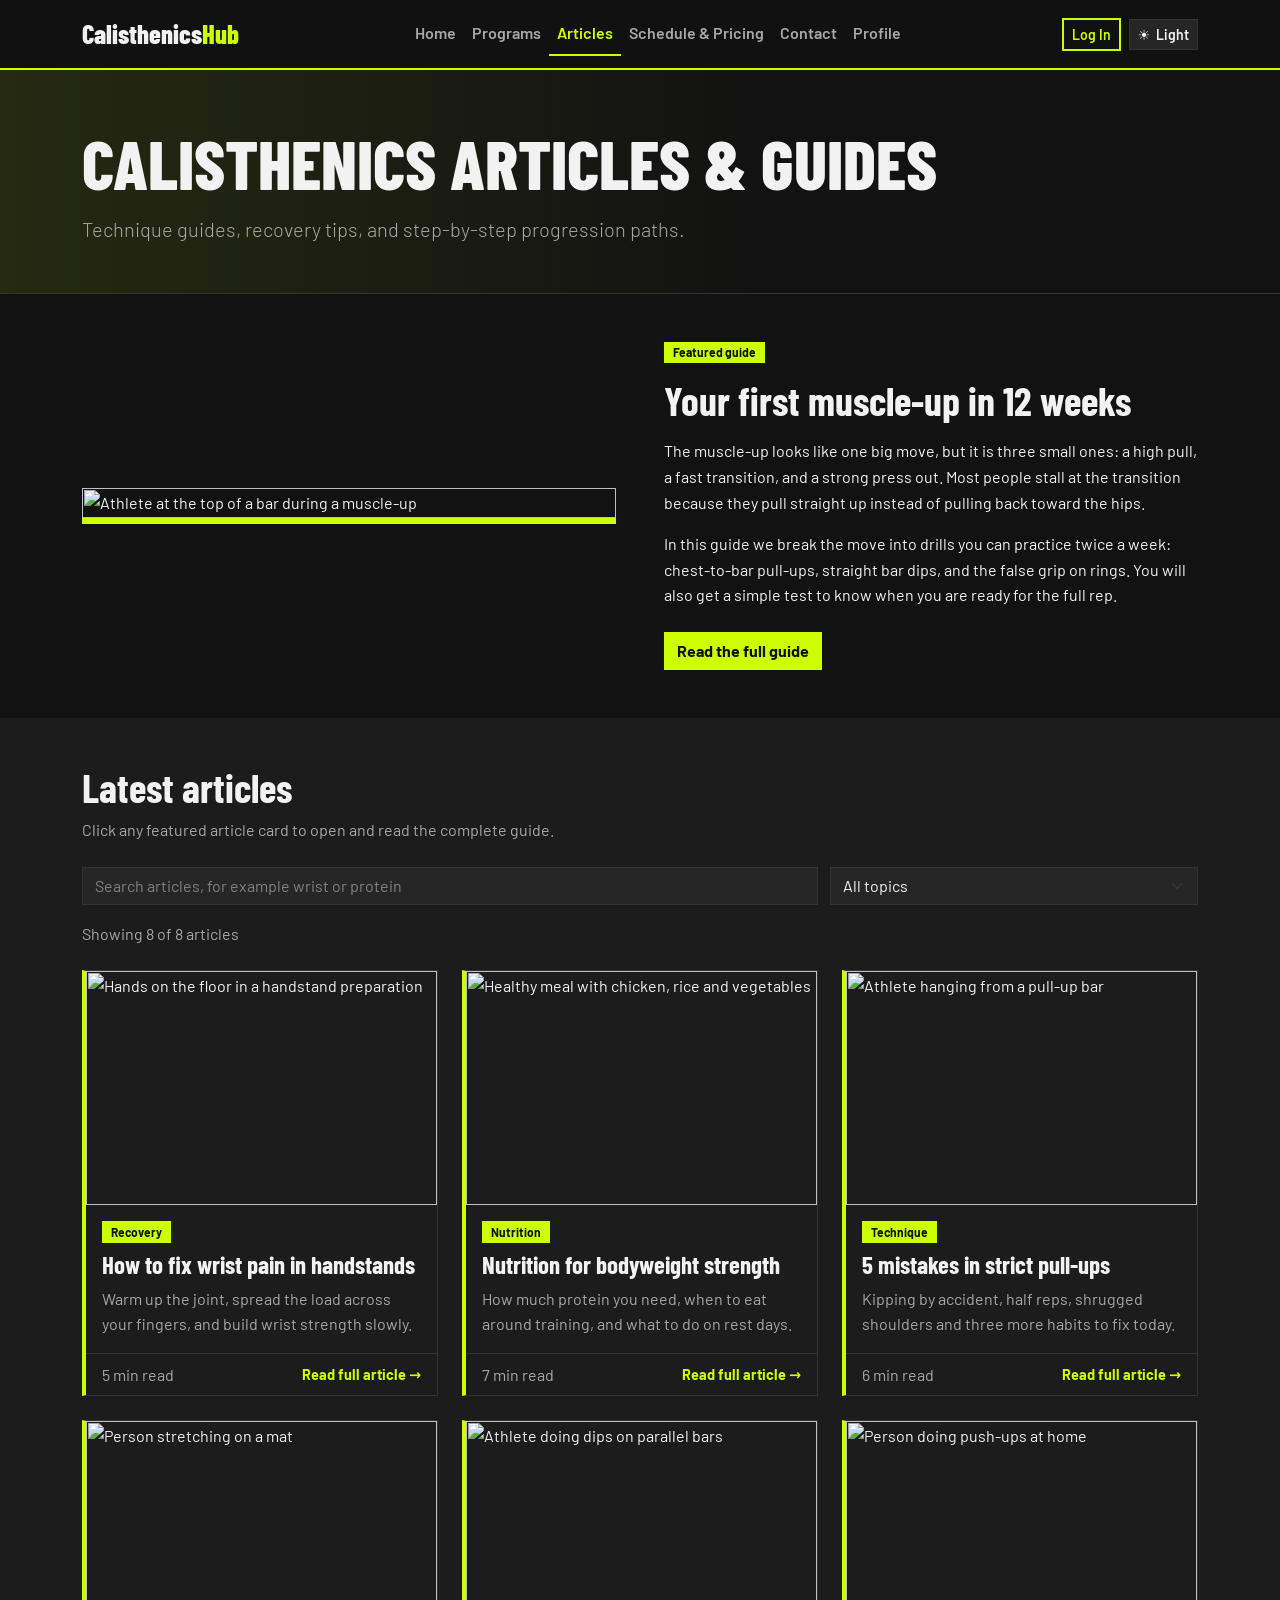
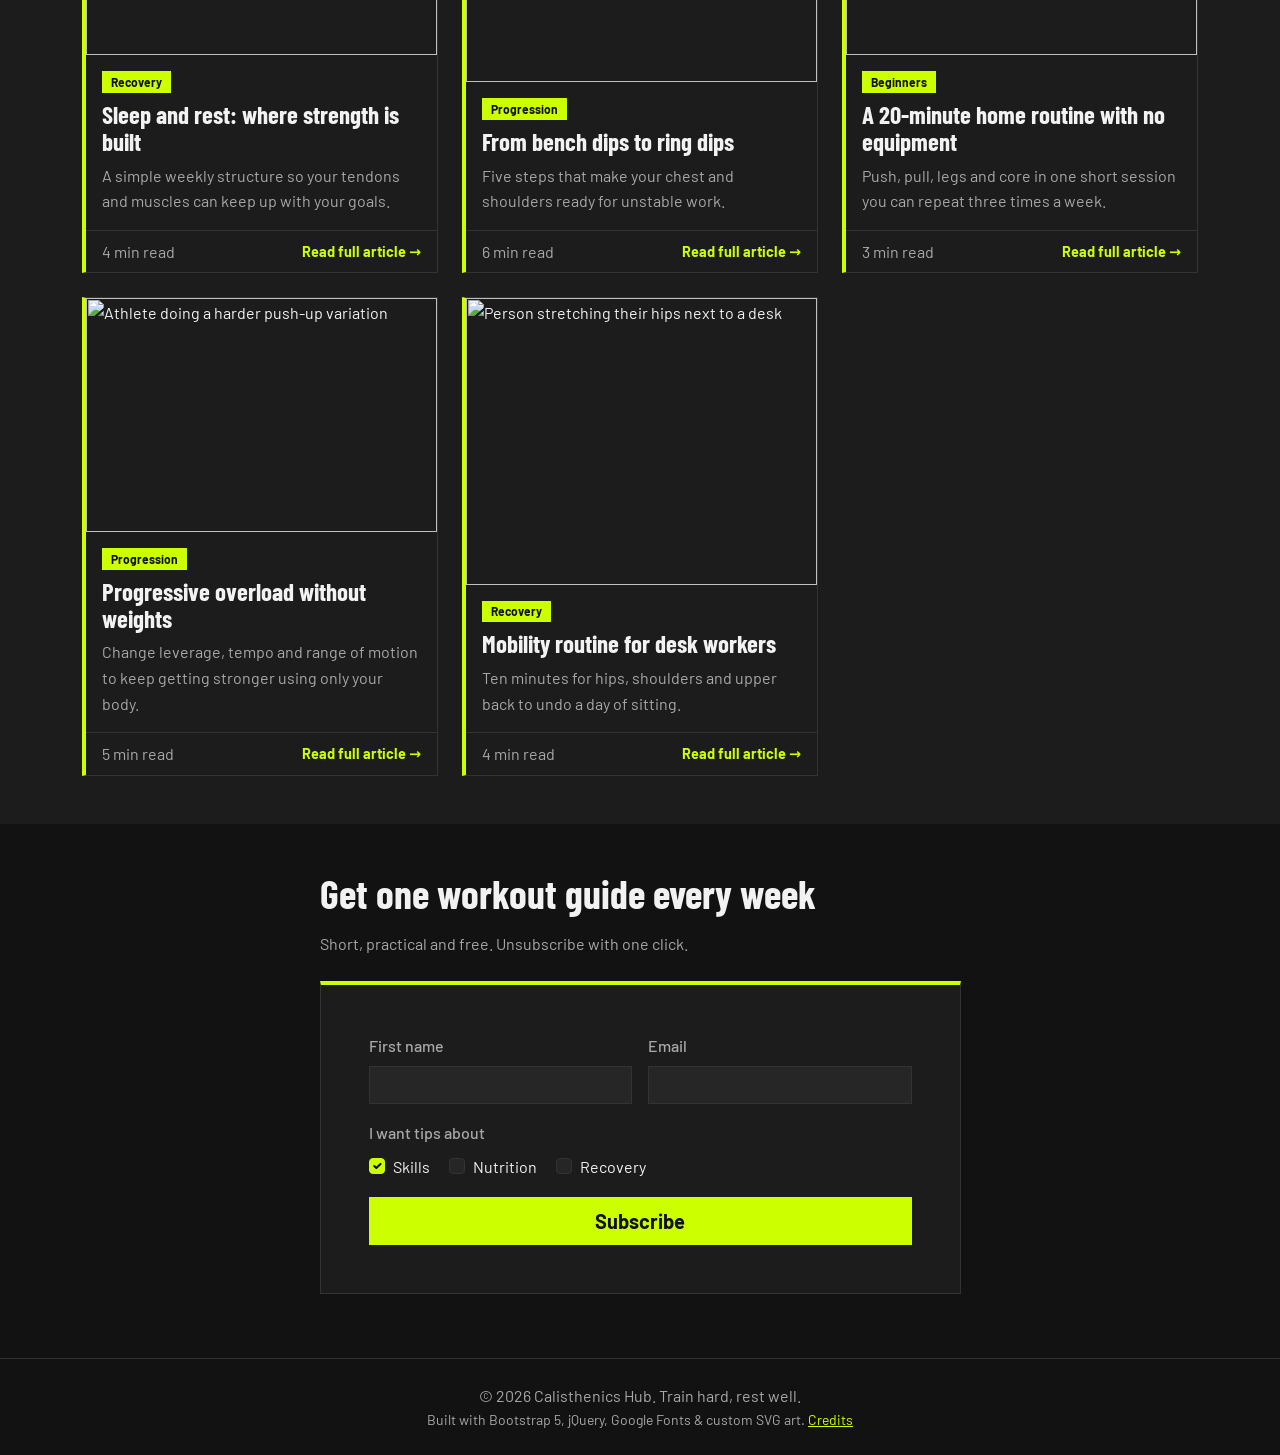
==== blog.html @ 36723af6 "First commit: Calisthenics Hub completed" ====
<html>
<!DOCTYPE html>
<html lang="en" data-theme="dark">
<head>
  <meta charset="UTF-8">
  <meta name="viewport" content="width=device-width, initial-scale=1.0">
  <title>Articles | Calisthenics Hub</title>
  <link rel="icon" type="image/svg+xml" href="images/favicon.svg">

  <link rel="preconnect" href="https://fonts.googleapis.com">
  <link rel="preconnect" href="https://fonts.gstatic.com" crossorigin>
  <link href="https://fonts.googleapis.com/css2?family=Barlow+Condensed:wght@600;700;800&family=Barlow:wght@400;500;600&display=swap" rel="stylesheet">
  <link href="https://cdn.jsdelivr.net/npm/bootstrap@5.3.3/dist/css/bootstrap.min.css" rel="stylesheet">
  <link rel="stylesheet" href="css/style.css">
</head>
<body>

  <!-- SHARED NAVBAR -->
  <header>
    <nav class="navbar navbar-expand-lg sticky-top">
      <div class="container">
        <a class="navbar-brand" href="index.html">Calisthenics<span>Hub</span></a>
        <button class="navbar-toggler" type="button" data-bs-toggle="collapse"
                data-bs-target="#mainNav" aria-controls="mainNav"
                aria-expanded="false" aria-label="Toggle navigation">
          <span class="navbar-toggler-icon"></span>
        </button>

        <div class="collapse navbar-collapse" id="mainNav">
          <ul class="navbar-nav mx-auto text-center">
            <li class="nav-item"><a class="nav-link" href="index.html">Home</a></li>
            <li class="nav-item"><a class="nav-link" href="index.html#programs">Programs</a></li>
            <li class="nav-item"><a class="nav-link active" href="blog.html" aria-current="page">Articles</a></li>
            <li class="nav-item"><a class="nav-link" href="programs-table.html">Schedule &amp; Pricing</a></li>
            <li class="nav-item"><a class="nav-link" href="index.html#contact">Contact</a></li>
            <li class="nav-item"><a class="nav-link" href="profile.html">Profile</a></li>
          </ul>
          <div class="nav-controls d-flex align-items-center justify-content-center gap-2 mt-3 mt-lg-0">
            <div id="navAuthSlot" class="d-flex align-items-center gap-2"></div>
            <button type="button" class="btn btn-theme-toggle btn-sm" id="themeToggle" aria-label="Switch to light mode" aria-pressed="false">
              <span class="theme-icon" aria-hidden="true">&#9728;</span>
              <span class="theme-label">Light</span>
            </button>
          </div>
        </div>
      </div>
    </nav>
  </header>

  <main>

    <!-- COMPACT HERO -->
    <section class="page-hero">
      <div class="container">
        <h1>Calisthenics Articles &amp; Guides</h1>
        <p class="lead">Technique guides, recovery tips, and step-by-step progression paths.</p>
      </div>
    </section>

    <!-- SECTION 1: FEATURED ARTICLE -->
    <section id="featured" class="py-5">
      <div class="container">
        <article class="row align-items-center g-4 g-lg-5">
          <div class="col-12 col-lg-6">
            <img src="https://picsum.photos/seed/muscle-up-guide/900/650"
                 class="img-fluid about-img" alt="Athlete at the top of a bar during a muscle-up">
          </div>
          <div class="col-12 col-lg-6">
            <span class="badge badge-accent mb-3">Featured guide</span>
            <h2 class="section-title">Your first muscle-up in 12 weeks</h2>
            <p>
              The muscle-up looks like one big move, but it is three small ones: a high
              pull, a fast transition, and a strong press out. Most people stall at the
              transition because they pull straight up instead of pulling back toward the hips.
            </p>
            <p>
              In this guide we break the move into drills you can practice twice a week:
              chest-to-bar pull-ups, straight bar dips, and the false grip on rings. You
              will also get a simple test to know when you are ready for the full rep.
            </p>
            <button type="button" id="readFeaturedBtn" class="btn btn-accent mt-2">Read the full guide</button>
          </div>
        </article>
      </div>
    </section>

    <!-- SECTION 2: ARTICLE CARDS -->
    <section id="articles" class="py-5 band">
      <div class="container">
        <h2 class="section-title mb-2">Latest articles</h2>
        <p class="section-lead">Click any featured article card to open and read the complete guide.</p>

        <div class="article-tools">
          <div>
            <label for="articleSearch" class="visually-hidden">Search articles</label>
            <input type="search" id="articleSearch" class="form-control" placeholder="Search articles, for example wrist or protein">
          </div>
          <div>
            <label for="articleCategory" class="visually-hidden">Filter by topic</label>
            <select id="articleCategory" class="form-select"><option value="all">All topics</option></select>
          </div>
        </div>
        <p id="articleCount" class="section-lead" aria-live="polite"></p>
        <div class="row row-cols-1 row-cols-md-2 row-cols-lg-3 g-4" id="articleGrid"></div>
        <div id="articleEmpty" class="result-box mt-3" hidden><h3>No articles found</h3><p class="mb-0">Try another word or choose "All topics".</p></div>
      </div>
    </section>

    <!-- SECTION 3: NEWSLETTER FORM -->
    <section id="newsletter" class="py-5">
      <div class="container">
        <div class="row justify-content-center">
          <div class="col-12 col-md-10 col-lg-7">
            <h2 class="section-title">Get one workout guide every week</h2>
            <p class="section-lead">Short, practical and free. Unsubscribe with one click.</p>

            <form id="newsletterForm" class="contact-form p-4 p-md-5" action="#" method="post" novalidate>
              <div class="row g-3">
                <div class="col-12 col-md-6">
                  <label for="nlName" class="form-label">First name</label>
                  <input type="text" class="form-control" id="nlName" name="name" required>
                </div>
                <div class="col-12 col-md-6">
                  <label for="nlEmail" class="form-label">Email</label>
                  <input type="email" class="form-control" id="nlEmail" name="email" required>
                </div>
                <fieldset class="col-12">
                  <legend class="form-label fs-6">I want tips about</legend>
                  <div class="form-check form-check-inline">
                    <input class="form-check-input" type="checkbox" id="topicSkills" name="topics" value="skills" checked>
                    <label class="form-check-label" for="topicSkills">Skills</label>
                  </div>
                  <div class="form-check form-check-inline">
                    <input class="form-check-input" type="checkbox" id="topicNutrition" name="topics" value="nutrition">
                    <label class="form-check-label" for="topicNutrition">Nutrition</label>
                  </div>
                  <div class="form-check form-check-inline">
                    <input class="form-check-input" type="checkbox" id="topicRecovery" name="topics" value="recovery">
                    <label class="form-check-label" for="topicRecovery">Recovery</label>
                  </div>
                </fieldset>
                <div class="col-12">
                  <button type="submit" class="btn btn-accent btn-lg w-100">Subscribe</button>
                </div>
              </div>
            </form>
          </div>
        </div>
      </div>
    </section>

  </main>

  <!-- Full Article / Guide Modal -->
  <div class="modal fade" id="articleModal" tabindex="-1" aria-labelledby="articleModalTitle" aria-hidden="true">
    <div class="modal-dialog modal-lg modal-dialog-centered modal-dialog-scrollable">
      <div class="modal-content">
        <div class="modal-header">
          <div>
            <span class="badge badge-accent mb-2" id="articleModalBadge">Guide</span>
            <h2 class="modal-title" id="articleModalTitle">Article Title</h2>
          </div>
          <button type="button" class="btn-close" data-bs-dismiss="modal" aria-label="Close"></button>
        </div>
        <div class="modal-body" id="articleModalBody"></div>
        <div class="modal-footer border-top-0">
          <button type="button" class="btn btn-outline-accent" data-bs-dismiss="modal">Close</button>
        </div>
      </div>
    </div>
  </div>

  <!-- SHARED FOOTER -->
  <footer class="site-footer text-center py-4">
    <p class="mb-0">&copy; 2026 Calisthenics Hub. Train hard, rest well.</p>
    <p class="mb-0 small">Built with Bootstrap 5, jQuery, Google Fonts &amp; custom SVG art. <a href="index.html#credits">Credits</a></p>
  </footer>

  <script src="https://code.jquery.com/jquery-3.7.1.min.js"></script>
  <script src="https://cdn.jsdelivr.net/npm/bootstrap@5.3.3/dist/js/bootstrap.bundle.min.js"></script>
  <script src="js/script.js"></script>
</body>
</html>
---- css/style.css ----
/* ==========================================================
   Calisthenics Hub, css/style.css
   Loaded AFTER Bootstrap so these rules override it cleanly.
   Supports Dark (default) and Light modes via CSS variables.
   ========================================================== */

/* ---------- Design tokens (Dark Mode Default) ---------- */
:root {
  --bg: #121212;
  --surface: #1c1c1c;
  --surface-2: #262626;
  --text: #f2f2f2;
  --muted: #a8a8a8;
  --border: #333333;
  --accent: #ccff00;
  --accent-dark: #a8d400;
  --accent-btn-bg: #ccff00;
  --accent-btn-hover: #a8d400;
  --accent-btn-text: #111111;
  --nav-bg: rgba(18, 18, 18, 0.96);
  --hero-overlay-1: rgba(18, 18, 18, 0.95);
  --hero-overlay-2: rgba(18, 18, 18, 0.72);
  --card-bg-3d: linear-gradient(135deg, #1b1b1b 0%, #0d0d0d 55%, #232a0c 100%);
  --card-text-3d: #f2f2f2;
  --error: #ff6b6b;
  --font-display: "Barlow Condensed", "Arial Narrow", Impact, sans-serif;
  --font-body: "Barlow", system-ui, -apple-system, "Segoe UI", sans-serif;

  /* Override Bootstrap CSS variables */
  --bs-body-bg: var(--bg);
  --bs-body-color: var(--text);
  --bs-body-font-family: var(--font-body);
  --bs-border-color: var(--border);
  --bs-form-invalid-color: var(--error);
  --bs-form-invalid-border-color: var(--error);
}

/* ---------- Light Mode Tokens ---------- */
[data-theme="light"] {
  --bg: #f5f7f2;
  --surface: #ffffff;
  --surface-2: #eaefe3;
  --text: #181c14;
  --muted: #4f5847;
  --border: #cfd8c3;
  --accent: #3f6e00;          /* High-contrast sporty lime-green for text/borders */
  --accent-dark: #2f5300;
  --accent-btn-bg: #ccff00;   /* Signature electric lime CTA buttons */
  --accent-btn-hover: #b8e600;
  --accent-btn-text: #111111;
  --nav-bg: rgba(255, 255, 255, 0.96);
  --hero-overlay-1: rgba(245, 247, 242, 0.95);
  --hero-overlay-2: rgba(245, 247, 242, 0.78);
  --card-bg-3d: linear-gradient(135deg, #1b2016 0%, #10140d 60%, #2b3a08 100%);
  --card-text-3d: #f4f7ef;
  --error: #c92a2a;
}

/* ---------- Base ---------- */
html { scroll-behavior: smooth; }

body {
  background-color: var(--bg);
  color: var(--text);
  font-family: var(--font-body);
  line-height: 1.6;
  overflow-x: hidden;
  transition: background-color 0.25s ease, color 0.25s ease;
}

section[id] { scroll-margin-top: 76px; }

h1, h2, h3, h4 {
  font-family: var(--font-display);
  font-weight: 700;
  line-height: 1.08;
}

a { color: var(--accent); }
a:hover { color: var(--accent-dark); }

a:focus-visible,
button:focus-visible,
input:focus-visible,
select:focus-visible,
textarea:focus-visible,
[tabindex]:focus-visible {
  outline: 3px solid var(--accent);
  outline-offset: 2px;
}

.section-title { font-size: clamp(2rem, 4vw, 2.5rem); margin-bottom: 1rem; }
.section-subtitle { font-size: 1.8rem; color: var(--accent); }
.section-lead { color: var(--muted); margin-bottom: 1.5rem; }
.text-muted-custom { color: var(--muted); }
.band { background-color: var(--surface); }

/* ---------- Navbar ---------- */
.navbar {
  background-color: var(--nav-bg);
  border-bottom: 2px solid var(--accent);
  backdrop-filter: blur(8px);
}
.navbar-brand {
  font-family: var(--font-display);
  font-size: 1.65rem;
  font-weight: 800;
  color: var(--text);
}
.navbar-brand:hover { color: var(--text); }
.navbar-brand span { color: var(--accent); }

.navbar .nav-link {
  color: var(--muted);
  font-weight: 600;
  padding: 0.5rem 0.85rem;
  white-space: nowrap;
}
.navbar .nav-link:hover,
.navbar .nav-link:focus { color: var(--accent); }
.navbar .nav-link.active {
  color: var(--accent);
  border-bottom: 2px solid var(--accent);
}
@media (max-width: 991.98px) {
  .navbar .nav-link.active {
    border-bottom: 0;
    border-left: 3px solid var(--accent);
    padding-left: 0.75rem;
  }
}

.navbar-toggler { border-color: var(--accent); }
.navbar-toggler:focus { box-shadow: 0 0 0 3px rgba(204, 255, 0, 0.4); }
.navbar-toggler-icon {
  background-image: url("data:image/svg+xml,%3csvg xmlns='http://www.w3.org/2000/svg' viewBox='0 0 30 30'%3e%3cpath stroke='%23ccff00' stroke-linecap='round' stroke-miterlimit='10' stroke-width='2.5' d='M4 7h22M4 15h22M4 23h22'/%3e%3c/svg%3e");
}
[data-theme="light"] .navbar-toggler-icon {
  background-image: url("data:image/svg+xml,%3csvg xmlns='http://www.w3.org/2000/svg' viewBox='0 0 30 30'%3e%3cpath stroke='%233f6e00' stroke-linecap='round' stroke-miterlimit='10' stroke-width='2.5' d='M4 7h22M4 15h22M4 23h22'/%3e%3c/svg%3e");
}

.nav-user-badge {
  font-size: 0.85rem;
  font-weight: 600;
  color: var(--text);
  background-color: var(--surface-2);
  border: 1px solid var(--border);
  padding: 0.25rem 0.6rem;
}

.btn-theme-toggle {
  display: inline-flex;
  align-items: center;
  gap: 0.35rem;
  background-color: var(--surface-2);
  color: var(--text);
  border: 1px solid var(--border);
  border-radius: 0;
  font-weight: 600;
}
.btn-theme-toggle:hover {
  border-color: var(--accent);
  color: var(--accent);
}

/* ---------- Buttons ---------- */
.btn { border-radius: 0; transition: transform 0.15s ease, background-color 0.2s ease, color 0.2s ease; }
.btn:hover { transform: translateY(-2px); }

.btn-accent {
  background-color: var(--accent-btn-bg);
  border-color: var(--accent-btn-bg);
  color: var(--accent-btn-text);
  font-weight: 700;
}
.btn-accent:hover,
.btn-accent:focus {
  background-color: var(--accent-btn-hover);
  border-color: var(--accent-btn-hover);
  color: var(--accent-btn-text);
}

.btn-outline-accent {
  border: 2px solid var(--accent);
  color: var(--accent);
  font-weight: 600;
  background-color: transparent;
}
.btn-outline-accent:hover,
.btn-outline-accent:focus {
  background-color: var(--accent);
  border-color: var(--accent);
  color: #ffffff;
}
[data-theme="dark"] .btn-outline-accent:hover,
[data-theme="dark"] .btn-outline-accent:focus {
  color: #111111;
}

.btn-link-muted {
  color: var(--muted);
  text-decoration: underline;
  border: 0;
  background: transparent;
}
.btn-link-muted:hover { color: var(--accent); transform: none; }

/* ---------- Hero ---------- */
.hero {
  min-height: 85vh;
  background:
    linear-gradient(90deg, var(--hero-overlay-1) 35%, var(--hero-overlay-2)),
    url("https://picsum.photos/seed/calisthenics-hero/1600/900") center / cover no-repeat;
}
.hero-title {
  font-size: clamp(2.8rem, 8vw, 5.5rem);
  font-weight: 800;
  text-transform: uppercase;
}
.hero-subtitle { color: var(--muted); max-width: 36rem; }

/* ---------- 3D Interactive Club Membership Card ---------- */
.hero-card-scene {
  perspective: 1100px;
  max-width: 460px;
  width: 100%;
}

.club-card-3d {
  position: relative;
  background: var(--card-bg-3d);
  color: var(--card-text-3d);
  border: 2px solid #ccff00;
  padding: 1.5rem;
  min-height: 290px;
  display: flex;
  flex-direction: column;
  justify-content: space-between;
  transform-style: preserve-3d;
  transition: transform 0.14s ease-out, box-shadow 0.25s ease;
  box-shadow: 0 22px 45px rgba(0, 0, 0, 0.45), 0 0 25px rgba(204, 255, 0, 0.16);
  overflow: hidden;
  cursor: pointer;
}

.club-card-glare {
  position: absolute;
  inset: 0;
  pointer-events: none;
  background: radial-gradient(circle at 50% 50%, rgba(204, 255, 0, 0.22), transparent 62%);
  opacity: 0;
  transition: opacity 0.2s ease;
}
.hero-card-scene:hover .club-card-glare { opacity: 1; }

.club-card-top,
.club-card-center,
.club-card-bottom {
  position: relative;
  z-index: 2;
}

.club-card-top {
  display: flex;
  justify-content: space-between;
  align-items: center;
  font-size: 0.78rem;
  letter-spacing: 0.1em;
  font-weight: 700;
  transform: translateZ(20px);
}
.club-chip {
  background-color: #ccff00;
  color: #111111;
  padding: 0.2rem 0.55rem;
}
.club-tag { color: #ccff00; }

.club-card-center {
  text-align: center;
  margin: 1.25rem 0 0.75rem;
  transform: translateZ(40px);
}

.club-title-wrap {
  font-family: var(--font-display);
  font-size: clamp(2rem, 8vw, 3.3rem);
  font-weight: 800;
  letter-spacing: 0.05em;
  line-height: 1;
  color: #ffffff;
  display: inline-flex;
  align-items: flex-start;
  justify-content: center;
}

.club-t-slot {
  position: relative;
  display: inline-block;
  color: #ccff00;
}

/* Animated SVG Pull-up Person hanging on the letter T */
.svg-pullup {
  position: absolute;
  top: 0.12em;
  left: 50%;
  transform: translateX(-50%);
  width: 1.05em;
  height: 1.05em;
  color: #ccff00;
  pointer-events: none;
}

.anim-pullup-body {
  animation: pullupMotion 1.9s ease-in-out infinite;
  transform-origin: center top;
}

.club-card-sub {
  font-size: 0.78rem;
  letter-spacing: 0.22em;
  color: #b8c4a6;
  margin-top: 0.45rem;
}

.club-card-bottom {
  display: flex;
  justify-content: space-between;
  align-items: flex-end;
  gap: 1rem;
  padding-top: 0.75rem;
  border-top: 1px solid rgba(204, 255, 0, 0.25);
  transform: translateZ(25px);
}

.club-athlete {
  display: flex;
  flex-direction: column;
  align-items: center;
  gap: 0.2rem;
  color: #ccff00;
  font-size: 0.7rem;
  letter-spacing: 0.12em;
  font-weight: 700;
}
.svg-athlete { width: 68px; height: 42px; color: #ccff00; }

.anim-pushup {
  animation: pushupMotion 1.8s ease-in-out infinite;
  transform-origin: 16px 38px;
}
.anim-squat {
  animation: squatMotion 1.7s ease-in-out infinite;
  transform-origin: 35px 48px;
}

@keyframes pullupMotion {
  0%, 100% { transform: translateY(6px); }
  50% { transform: translateY(-4px); }
}
@keyframes pushupMotion {
  0%, 100% { transform: rotate(0deg) translateY(0); }
  50% { transform: rotate(6deg) translateY(3px); }
}
@keyframes squatMotion {
  0%, 100% { transform: scaleY(1) translateY(0); }
  50% { transform: scaleY(0.84) translateY(7px); }
}

/* ---------- About & Cards ---------- */
.about-img {
  width: 100%;
  border-bottom: 6px solid var(--accent);
  object-fit: cover;
}

.card {
  background-color: var(--surface);
  border: 1px solid var(--border);
  border-left: 4px solid var(--accent);
  border-radius: 0;
  color: var(--text);
  transition: transform 0.2s ease, border-color 0.2s ease;
}
.card:hover { border-color: var(--accent); }
.card-text { font-size: 1.08rem; }
.card-footer {
  background-color: transparent;
  border-top: 1px solid var(--border);
  color: var(--muted);
}

/* ---------- Accordion ---------- */
.accordion {
  --bs-accordion-bg: var(--surface);
  --bs-accordion-color: var(--text);
  --bs-accordion-border-color: var(--border);
  --bs-accordion-btn-bg: var(--surface);
  --bs-accordion-btn-color: var(--text);
  --bs-accordion-active-bg: var(--surface-2);
  --bs-accordion-active-color: var(--accent);
  --bs-accordion-btn-focus-box-shadow: 0 0 0 3px rgba(204, 255, 0, 0.4);
  --bs-accordion-border-radius: 0;
  --bs-accordion-inner-border-radius: 0;
}
.accordion-button { font-weight: 600; }
.accordion-button::after { filter: invert(1) brightness(1.5); }
[data-theme="light"] .accordion-button::after { filter: none; }
.accordion-button:not(.collapsed)::after {
  filter: invert(86%) sepia(86%) saturate(900%) hue-rotate(20deg);
}
[data-theme="light"] .accordion-button:not(.collapsed)::after {
  filter: brightness(0.45) sepia(1) hue-rotate(45deg) saturate(4);
}

/* ---------- Forms & Inputs ---------- */
.contact-form {
  background-color: var(--surface);
  border: 1px solid var(--border);
  border-top: 4px solid var(--accent);
}
.form-label { color: var(--muted); font-weight: 500; }
.form-control,
.form-select {
  background-color: var(--surface-2);
  border: 1px solid var(--border);
  border-radius: 0;
  color: var(--text);
}
.form-control[readonly] {
  background-color: var(--bg);
  color: var(--accent);
  border-color: var(--accent);
}
.form-control::placeholder { color: var(--muted); opacity: 0.7; }
.form-control:focus,
.form-select:focus {
  background-color: var(--surface-2);
  border-color: var(--accent);
  box-shadow: 0 0 0 3px rgba(204, 255, 0, 0.25);
  color: var(--text);
}

.selected-program-box {
  background-color: var(--surface-2);
  border-left: 4px solid var(--accent);
  padding: 0.75rem 1rem;
  font-size: 0.95rem;
}

.field-error { color: var(--error); font-size: 0.9rem; margin-top: 0.35rem; }
.form-control.is-invalid, .form-select.is-invalid { background-color: var(--surface-2); }
.form-success {
  background-color: rgba(204, 255, 0, 0.14);
  border: 1px solid var(--accent);
  border-left-width: 6px;
  color: var(--text);
  padding: 1rem 1.25rem;
  margin-bottom: 1rem;
}

/* ==================================================================
   PROGRAMS SECTION (Custom Mobile-First Media Queries + Location Tabs)
   ================================================================== */
.programs {
  background-color: var(--surface);
  padding: 2.5rem 1rem;
  border-top: 1px solid var(--border);
  border-bottom: 1px solid var(--border);
}
.programs-header { max-width: 1320px; margin-inline: auto; }
.programs-title { font-size: 2rem; text-align: left; margin: 0 0 0.5rem; }
.programs-intro { color: var(--muted); margin: 0 0 1.25rem; }

.location-tabs {
  display: flex;
  flex-wrap: wrap;
  gap: 0.75rem;
  margin-bottom: 1.75rem;
}

.location-btn {
  display: inline-flex;
  align-items: center;
  gap: 0.5rem;
  padding: 0.7rem 1.35rem;
  background-color: var(--bg);
  color: var(--text);
  border: 2px solid var(--border);
  font-family: var(--font-display);
  font-size: 1.3rem;
  font-weight: 700;
  letter-spacing: 0.04em;
  text-transform: uppercase;
  cursor: pointer;
  transition: opacity 0.25s ease, transform 0.2s ease, border-color 0.25s ease, box-shadow 0.25s ease;
}
.location-btn.is-active {
  opacity: 1;
  border-color: var(--accent);
  background-color: var(--accent-btn-bg);
  color: var(--accent-btn-text);
  box-shadow: 0 0 16px rgba(204, 255, 0, 0.28);
}
.location-btn.is-dimmed {
  opacity: 0.45;
}
.location-btn.is-dimmed:hover {
  opacity: 0.85;
  border-color: var(--accent);
}

.rec-banner {
  display: flex;
  flex-wrap: wrap;
  justify-content: space-between;
  align-items: center;
  gap: 0.75rem;
  background-color: var(--surface-2);
  border: 1px solid var(--accent);
  border-left-width: 5px;
  padding: 0.85rem 1.15rem;
  margin-bottom: 1.25rem;
}

.programs-list {
  display: grid;
  grid-template-columns: 1fr;
  gap: 1rem;
}

.program-card {
  display: flex;
  flex-direction: column;
  justify-content: space-between;
  background-color: var(--bg);
  border: 1px solid var(--border);
  border-top: 4px solid var(--accent);
  padding: 1.25rem;
  transition: transform 0.2s ease, border-color 0.2s ease, box-shadow 0.2s ease;
}
.program-card:hover { transform: translateY(-4px); border-color: var(--accent); }
.program-card.is-recommended {
  box-shadow: 0 0 0 2px var(--accent);
  background-color: var(--surface-2);
}

.program-card h3 { font-size: 1.55rem; margin: 0.35rem 0 0.5rem; }
.program-card p { color: var(--muted); margin: 0 0 1rem; }
.program-top-row {
  display: flex;
  justify-content: space-between;
  align-items: center;
  gap: 0.5rem;
}
.program-price {
  font-family: var(--font-display);
  font-size: 1.35rem;
  font-weight: 800;
  color: var(--accent);
}
.program-meta {
  display: block;
  color: var(--accent);
  font-weight: 600;
  font-size: 0.9rem;
  margin-bottom: 1rem;
}
.program-actions {
  display: flex;
  flex-wrap: wrap;
  gap: 0.5rem;
}

@media (min-width: 768px) {
  .programs { padding: 4rem 2rem; }
  .programs-title { font-size: 3rem; text-align: center; }
  .programs-intro { text-align: center; }
  .location-tabs { justify-content: center; }
  .programs-list { grid-template-columns: repeat(2, 1fr); gap: 1.5rem; }
  .program-card { padding: 1.75rem; }
}

@media (min-width: 1280px) {
  .programs { padding: 5rem 4rem; }
  .programs-title { font-size: 3.8rem; }
  .programs-list {
    grid-template-columns: repeat(3, 1fr);
    gap: 2rem;
    max-width: 1320px;
    margin-inline: auto;
  }
}

/* ---------- Inner Page Hero ---------- */
.page-hero {
  padding: 3.5rem 0 3rem;
  border-bottom: 1px solid var(--border);
  background: linear-gradient(90deg, rgba(204, 255, 0, 0.1), transparent 60%), var(--bg);
}
.page-hero h1 {
  font-size: clamp(2.4rem, 7vw, 4.3rem);
  font-weight: 800;
  text-transform: uppercase;
  margin-bottom: 0.75rem;
}
.page-hero .lead { color: var(--muted); max-width: 44rem; margin-bottom: 0; }

.badge-accent {
  background-color: var(--accent-btn-bg);
  color: var(--accent-btn-text);
  font-weight: 700;
  border-radius: 0;
  padding: 0.4em 0.75em;
}

/* ---------- Tables (Schedule + Benchmarks) ---------- */
.schedule-table {
  --bs-table-bg: var(--surface);
  --bs-table-color: var(--text);
  --bs-table-border-color: var(--border);
  --bs-table-hover-bg: rgba(204, 255, 0, 0.12);
  --bs-table-hover-color: var(--text);
  min-width: 640px;
  margin-bottom: 0;
}
.schedule-table caption { color: var(--muted); caption-side: top; padding-top: 0; }
.schedule-table thead {
  --bs-table-bg: #111111;
  --bs-table-color: #ccff00;
  font-family: var(--font-display);
  font-size: 1.15rem;
  letter-spacing: 0.04em;
}
.schedule-table thead th { border-bottom: 2px solid var(--accent); padding: 0.9rem; }
.schedule-table tbody th { color: var(--accent); font-family: var(--font-display); font-size: 1.15rem; }
.schedule-table td { padding: 0.9rem; }
.slot-coach { display: block; color: var(--muted); font-size: 0.85rem; }
.slot-rest { color: var(--muted); opacity: 0.6; }
#benchmarkTable { min-width: 0; }

.form-check-input { background-color: var(--surface-2); border-color: var(--border); cursor: pointer; }
.form-check-input:checked { background-color: var(--accent-btn-bg); border-color: var(--accent); }
.form-check-input:checked[type="checkbox"] {
  background-image: url("data:image/svg+xml,%3csvg xmlns='http://www.w3.org/2000/svg' viewBox='0 0 20 20'%3e%3cpath fill='none' stroke='%23111' stroke-linecap='round' stroke-linejoin='round' stroke-width='3' d='m6 10 3 3 6-6'/%3e%3c/svg%3e");
}
.form-check-label { color: var(--text); }
fieldset legend { float: none; }

/* ---------- Pricing Cards ---------- */
.plan-card { position: relative; }
.plan-card h3 { font-size: 1.9rem; }
.price {
  font-family: var(--font-display);
  font-size: 2.7rem;
  font-weight: 800;
  color: var(--accent);
  margin: 0.5rem 0 1rem;
}
.plan-list li { padding: 0.5rem 0; border-top: 1px solid var(--border); color: var(--muted); }
.plan-featured { border: 2px solid var(--accent); background-color: var(--surface-2); }
@media (min-width: 992px) { .plan-featured { transform: translateY(-10px); } }

/* ---------- Result Box ---------- */
.result-box {
  background-color: var(--surface);
  border: 1px solid var(--border);
  border-top: 4px solid var(--accent);
  padding: 1.75rem;
}
.result-count { color: var(--muted); margin-bottom: 0.5rem; }
.result-count span { color: var(--accent); font-family: var(--font-display); font-size: 2.2rem; font-weight: 800; }
.result-box h3 { font-size: 2rem; }
.result-box p { color: var(--muted); }

/* ---------- Articles & Clickable Cards ---------- */
.article-tools { display: grid; grid-template-columns: 1fr; gap: 0.75rem; margin-bottom: 1rem; }
@media (min-width: 768px) { .article-tools { grid-template-columns: 2fr 1fr; } }

.blog-card .card-img-top { border-radius: 0; aspect-ratio: 3 / 2; object-fit: cover; }
.blog-card .card-title { font-size: 1.55rem; }
.blog-card .card-text { color: var(--muted); font-size: 1rem; }
.blog-card.is-clickable { cursor: pointer; }
.blog-card.is-clickable:hover { border-color: var(--accent); transform: translateY(-4px); }
.article-read-cta { color: var(--accent); font-weight: 700; font-size: 0.9rem; }

/* ---------- Profile, Membership, Saved Items & Silhouette ---------- */
.profile-panel {
  background-color: var(--surface);
  border: 1px solid var(--border);
  border-top: 4px solid var(--accent);
  padding: 1.75rem;
}
.profile-avatar {
  width: 3.5rem;
  height: 3.5rem;
  display: grid;
  place-items: center;
  background-color: var(--accent-btn-bg);
  color: var(--accent-btn-text);
  font-family: var(--font-display);
  font-size: 1.8rem;
  font-weight: 800;
}

.silhouette-box {
  background-color: var(--surface);
  border: 1px solid var(--border);
  border-top: 4px solid var(--accent);
  padding: 1.25rem;
}
.silhouette-stage {
  height: 230px;
  display: flex;
  align-items: center;
  justify-content: center;
  margin: 0.5rem 0;
}
.silhouette-svg {
  height: 100%;
  width: auto;
  color: var(--accent);
}
.sil-part { fill: currentColor; }
#silBodyGroup {
  transform-box: fill-box;
  transform-origin: center top;
  transition: transform 0.25s ease;
}

.calc-kcal {
  font-family: var(--font-display);
  font-size: clamp(2.8rem, 8vw, 4.2rem);
  font-weight: 800;
  color: var(--accent);
  line-height: 1;
  margin: 0.25rem 0 0.75rem;
}
.macro-card { background-color: var(--bg); border-top: 3px solid var(--accent); padding: 1rem; height: 100%; }
.macro-card h4 { font-size: 1.35rem; margin: 0; }
.macro-grams { font-family: var(--font-display); font-size: 2rem; font-weight: 700; margin: 0 0 0.4rem; }
.macro-card small { color: var(--muted); }

/* ---------- Workout Pet Widget ---------- */
.pet-widget {
  background-color: var(--bg);
  border: 1px solid var(--border);
  border-top: 4px solid var(--accent);
  padding: 1.5rem;
  max-width: 28rem;
  transition: box-shadow 0.3s ease;
}
.pet-widget[data-rank="S"],
.pet-widget[data-rank="SS"] { box-shadow: 0 0 28px rgba(204, 255, 0, 0.3); }
.pet-head { display: flex; align-items: center; gap: 1rem; }
.rank-badge {
  display: grid; place-items: center; flex: none;
  width: 3.5rem; height: 3.5rem;
  background-color: var(--accent-btn-bg); color: var(--accent-btn-text);
  font-family: var(--font-display); font-size: 2rem; font-weight: 800;
}
.pet-heading { font-size: 1.7rem; margin: 0; }
.pet-sub, .pet-xp { color: var(--muted); font-size: 0.95rem; }
.pet-btn {
  display: block; margin: 1rem auto;
  width: 7.5rem; height: 7.5rem; border-radius: 50%;
  background: transparent; border: 2px dashed var(--border);
  font-size: 4.2rem; line-height: 1; cursor: pointer;
  transition: border-color 0.2s ease, background-color 0.2s ease;
}
.pet-btn:hover, .pet-btn:focus-visible { border-color: var(--accent); background-color: rgba(204, 255, 0, 0.1); }
#petIcon { display: inline-block; }
.progress { height: 0.85rem; background-color: var(--surface-2); border-radius: 0; }
.progress-bar { background-color: var(--accent-btn-bg); transition: width 0.4s ease; }
.pet-actions { display: grid; grid-template-columns: repeat(2, 1fr); gap: 0.5rem; margin-top: 1rem; }
.pet-msg { min-height: 1.5rem; margin: 0.75rem 0 0; color: var(--accent); font-weight: 500; }
.pet-reset { background: none; border: 0; padding: 0; color: var(--muted); text-decoration: underline; }
.pet-reset:hover { color: var(--text); }

/* ---------- Modals ---------- */
.modal-content {
  background-color: var(--surface);
  border: 2px solid var(--accent);
  border-radius: 0;
  color: var(--text);
}
.modal-header { border-bottom: 1px solid var(--border); }
.modal-title { font-size: 1.9rem; }
.modal .btn-close { filter: invert(1); }
[data-theme="light"] .modal .btn-close { filter: none; }
.modal-rank { color: var(--muted); }
.modal-rank strong { color: var(--accent); font-size: 1.4rem; }
.stat-tile {
  display: flex; flex-direction: column; align-items: center; gap: 0.25rem;
  background-color: var(--bg); border-top: 3px solid var(--accent); padding: 1rem 0.5rem; text-align: center;
}
.stat-icon { font-size: 1.8rem; }
.stat-tile strong { font-family: var(--font-display); font-size: 2rem; color: var(--accent); }

/* ---------- Demo Notice & Credits ---------- */
.demo-notice {
  background-color: var(--surface);
  border: 1px solid var(--accent);
  border-left-width: 6px;
  padding: 1rem 1.25rem;
}

.credits-box {
  background-color: var(--surface);
  border: 1px solid var(--border);
  border-left: 4px solid var(--accent);
  padding: 1.5rem;
}
.credits-title { font-size: 1.5rem; margin-bottom: 0.75rem; }
.credits-list { color: var(--muted); padding-left: 1.2rem; }
.credits-list li { margin-bottom: 0.25rem; }

/* ---------- Footer ---------- */
.site-footer {
  border-top: 1px solid var(--border);
  color: var(--muted);
}

/* ---------- Reduced Motion ---------- */
@media (prefers-reduced-motion: reduce) {
  html { scroll-behavior: auto; }
  *, *::before, *::after {
    animation-duration: 0.01ms !important;
    animation-iteration-count: 1 !important;
    transition-duration: 0.01ms !important;
  }
  .btn:hover, .program-card:hover, .blog-card.is-clickable:hover { transform: none; }
}
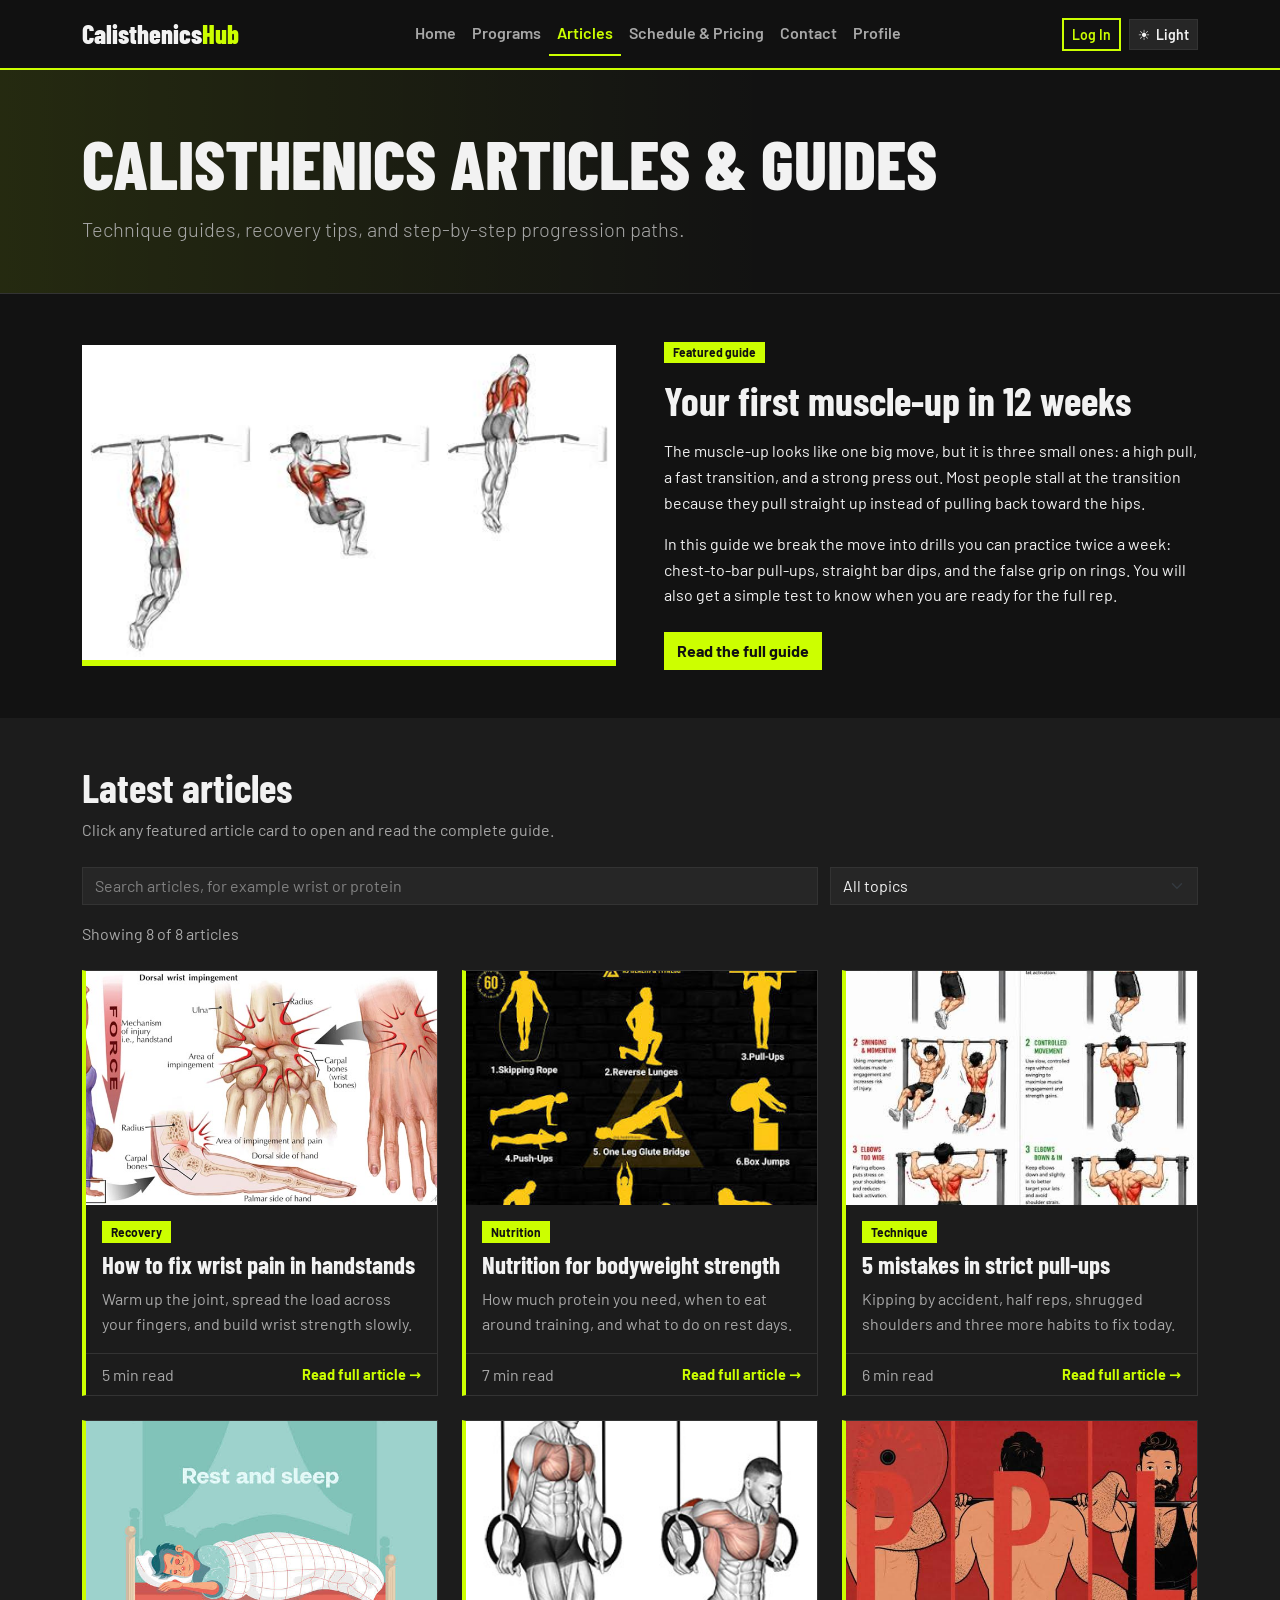
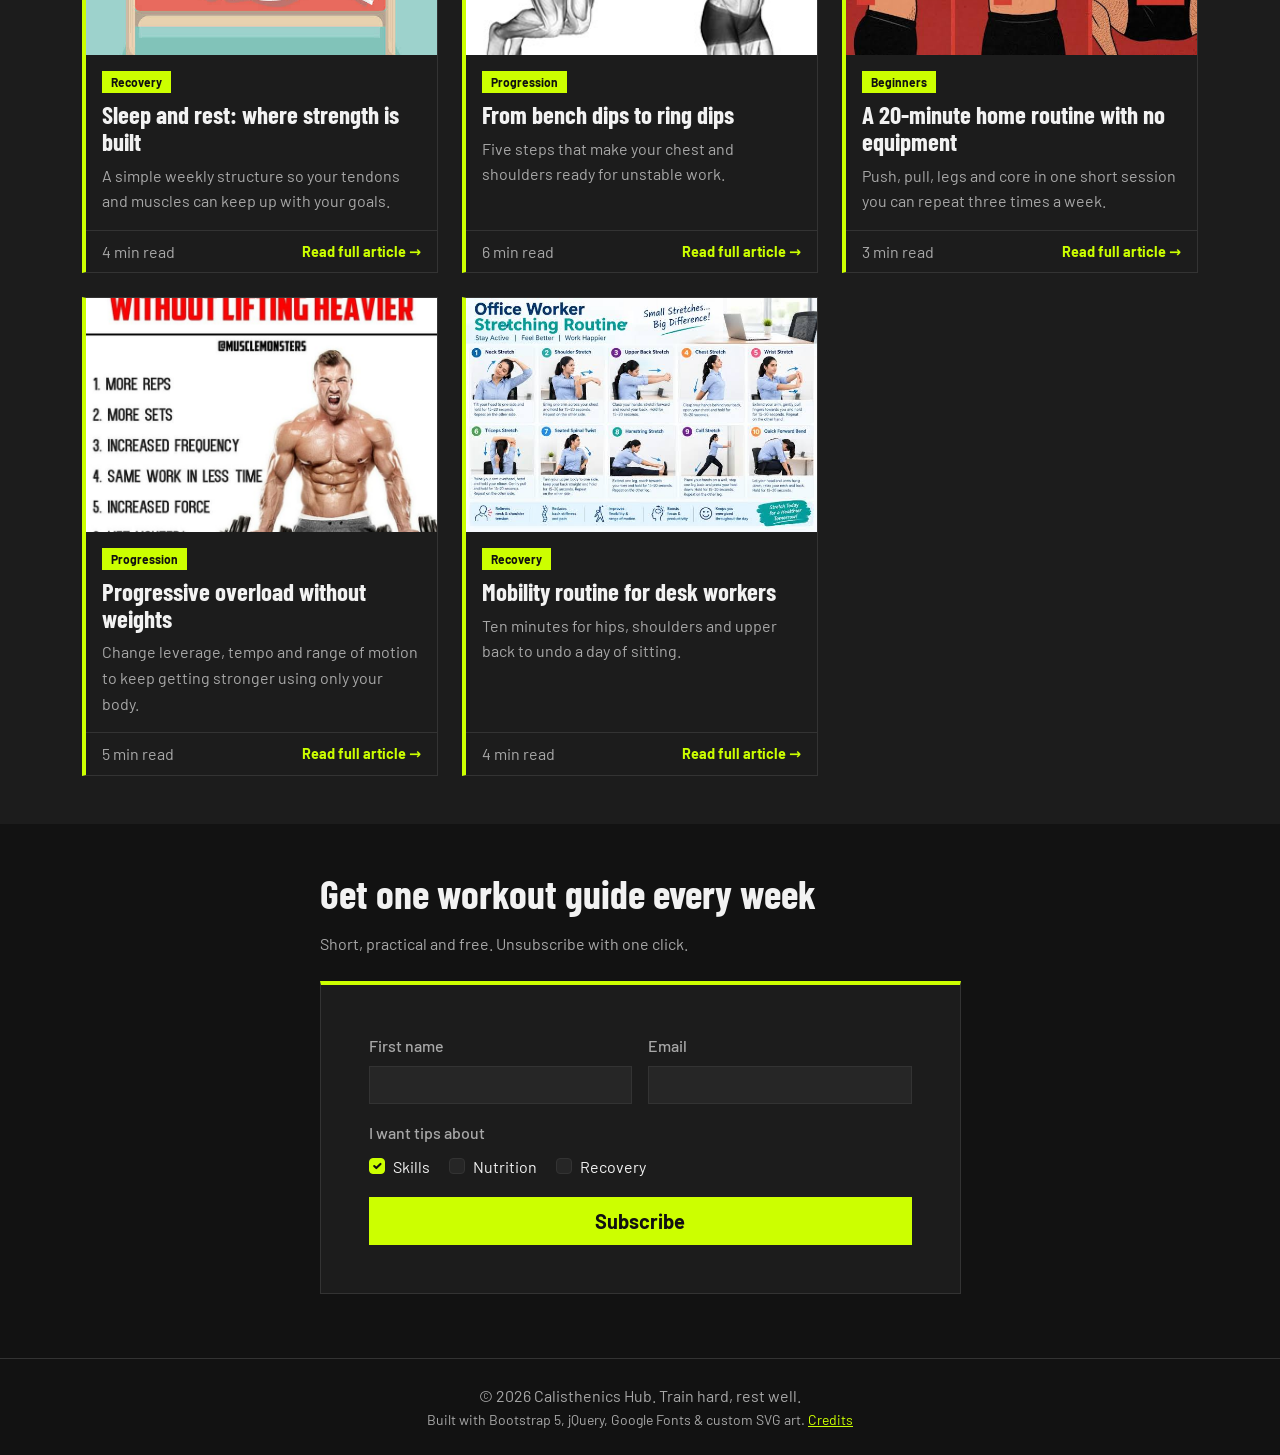
==== commit 33b00b70: "Update photos" ====
--- a/blog.html
+++ b/blog.html
@@ -62,7 +62,7 @@
       <div class="container">
         <article class="row align-items-center g-4 g-lg-5">
           <div class="col-12 col-lg-6">
-            <img src="https://picsum.photos/seed/muscle-up-guide/900/650"
+            <img src="images/photo-2.jpg"
                  class="img-fluid about-img" alt="Athlete at the top of a bar during a muscle-up">
           </div>
           <div class="col-12 col-lg-6">
